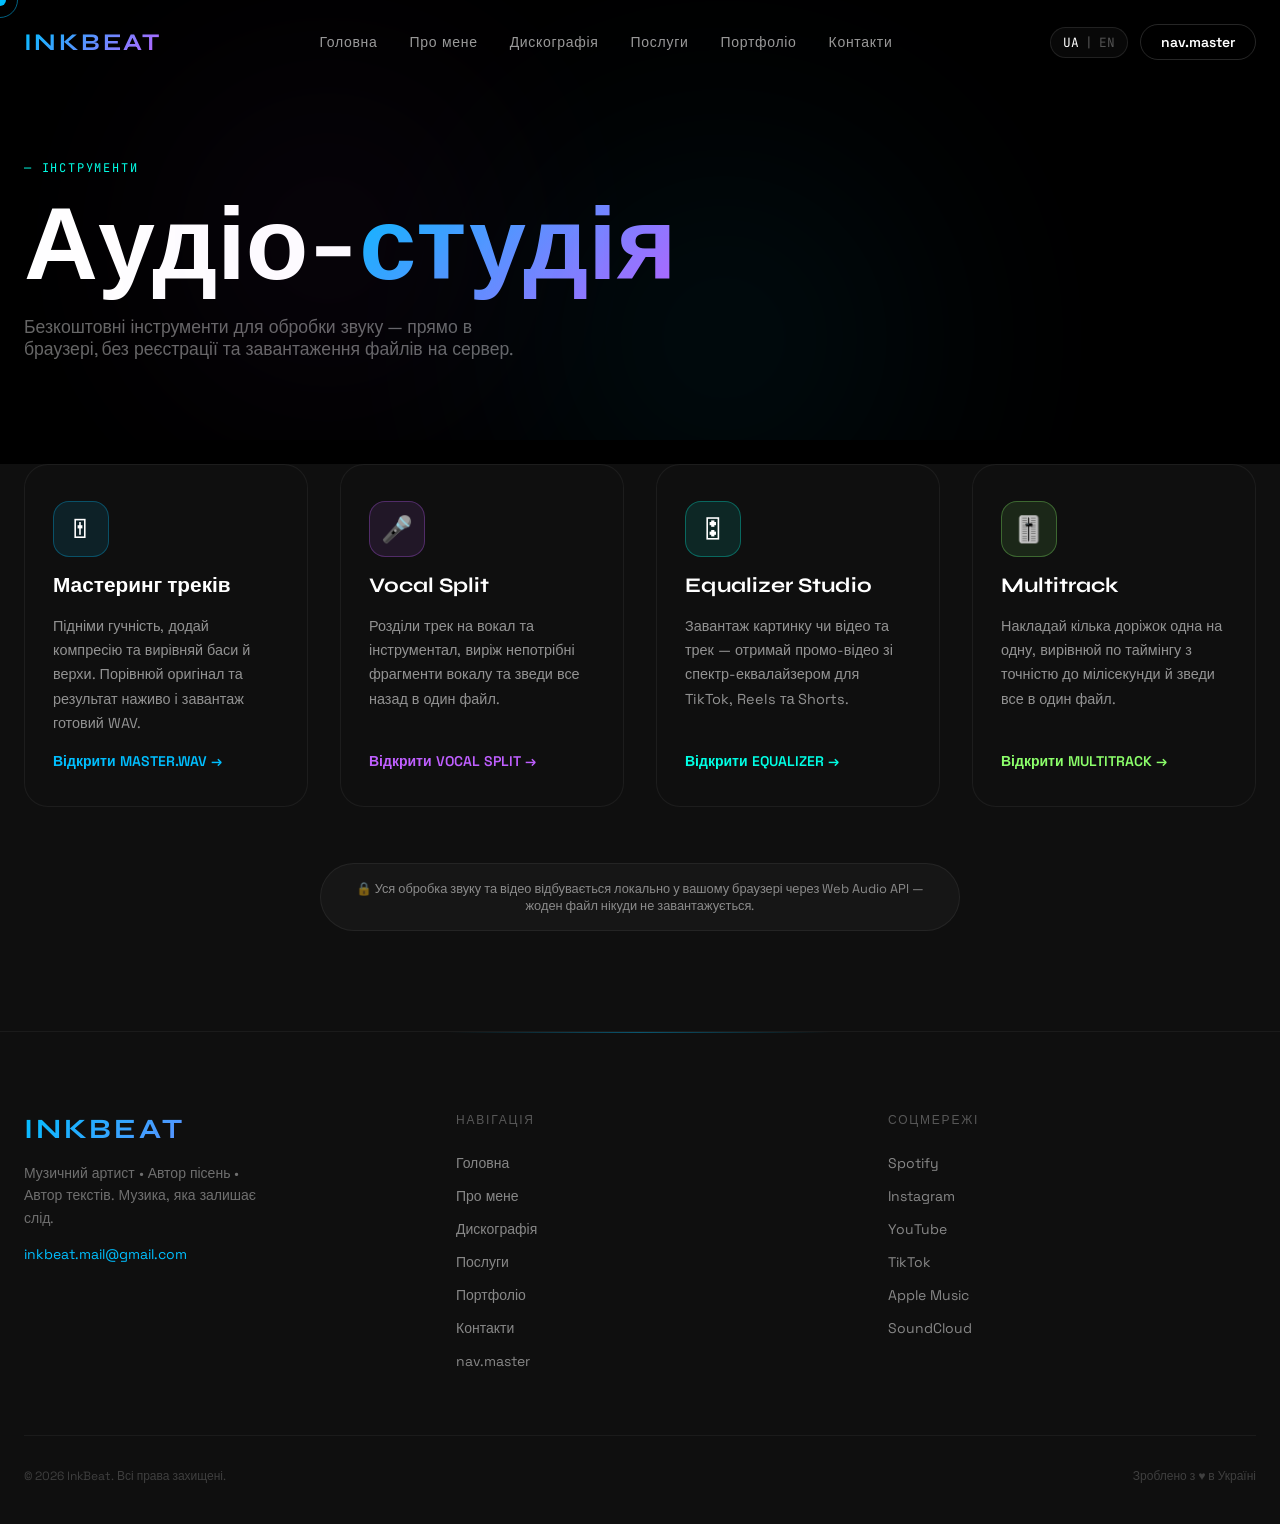
==== pages/master/index.html @ e044e621 "Add files via upload" ====
<!DOCTYPE html>
<html lang="uk">
<head>
  <meta charset="UTF-8"/>
  <meta name="viewport" content="width=device-width, initial-scale=1.0"/>
  <title>Аудіо-студія — Мастеринг, Vocal Split, Equalizer | INKBEAT</title>
  <meta name="description" content="Безкоштовні аудіо-інструменти від InkBeat: мастеринг треків, розділення вокалу та генератор відео-еквалайзера. Все працює прямо у браузері."/>
  <link rel="icon" href="../../public/favicon-optimized.jpg"/>
  <link rel="preconnect" href="https://fonts.googleapis.com"/>
  <link rel="preconnect" href="https://fonts.gstatic.com" crossorigin/>
  <link href="https://fonts.googleapis.com/css2?family=Space+Grotesk:wght@300;400;500;600;700&family=Syne:wght@400;500;600;700;800&family=JetBrains+Mono:wght@300;400;500&display=swap" rel="stylesheet"/>
  <link rel="stylesheet" href="../../css/style.css"/>
  <style>
    .tool-grid { display: grid; grid-template-columns: repeat(auto-fit, minmax(250px, 1fr)); gap: 32px; margin-top: 24px; }
    .tool-card {
      background: var(--s100);
      border: 1px solid rgba(255,255,255,.06);
      border-radius: 24px;
      padding: 36px 28px;
      text-decoration: none;
      color: inherit;
      display: flex;
      flex-direction: column;
      gap: 16px;
      transition: transform .3s, border-color .3s, box-shadow .3s;
    }
    .tool-card:hover { transform: translateY(-6px); border-color: rgba(0,191,255,.3); box-shadow: 0 20px 60px rgba(0,0,0,.5); }
    .tool-icon { width: 56px; height: 56px; border-radius: 16px; display: flex; align-items: center; justify-content: center; font-size: 1.6rem; }
    .tool-title { font-family: 'Syne', sans-serif; font-size: 1.3rem; font-weight: 700; color: #fff; }
    .tool-desc { color: rgba(255,255,255,.55); font-size: .9rem; line-height: 1.7; flex-grow: 1; }
    .tool-cta { display: inline-flex; align-items: center; gap: 8px; font-weight: 600; font-size: .875rem; }
    .privacy-strip {
      display: flex; align-items: center; justify-content: center; gap: 10px;
      margin-top: 56px; padding: 16px 24px; border-radius: 999px;
      background: rgba(255,255,255,.03); border: 1px solid rgba(255,255,255,.06);
      color: rgba(255,255,255,.5); font-size: .8rem; text-align: center; max-width: 640px; margin-left: auto; margin-right: auto;
    }
    @media (max-width: 560px) { .tool-grid { grid-template-columns: 1fr; } }
  </style>
</head>
<body>

<div class="cursor-dot"></div>
<div class="cursor-ring"></div>

<div id="loading-screen">
  <div class="loading-letters">
    <span class="loading-letter gradient-text" style="animation-delay:.3s">I</span>
    <span class="loading-letter gradient-text" style="animation-delay:.35s">N</span>
    <span class="loading-letter gradient-text" style="animation-delay:.4s">K</span>
    <span class="loading-letter gradient-text" style="animation-delay:.45s">B</span>
    <span class="loading-letter gradient-text" style="animation-delay:.5s">E</span>
    <span class="loading-letter gradient-text" style="animation-delay:.55s">A</span>
    <span class="loading-letter gradient-text" style="animation-delay:.6s">T</span>
  </div>
  <div class="loading-bar-wrap"><div class="loading-bar" style="width:0%"></div></div>
  <div class="loading-pct">0%</div>
</div>

<nav id="navbar">
  <div class="nav-inner">
    <a href="../../index.html" class="nav-logo gradient-text">INKBEAT</a>
    <div class="nav-links">
      <a href="../../index.html" data-i18n="nav.home">Головна</a>
      <a href="../about.html" data-i18n="nav.about">Про мене</a>
      <a href="../discography.html" data-i18n="nav.discography">Дискографія</a>
      <a href="../services.html" data-i18n="nav.services">Послуги</a>
      <a href="../portfolio.html" data-i18n="nav.portfolio">Портфоліо</a>
      <a href="../contact.html" data-i18n="nav.contact">Контакти</a>
    </div>
    <div class="nav-right">
      <div class="lang-btn">
        <span class="lang-ua lang-toggle active" data-lang="uk">UA</span>
        <span class="lang-sep">|</span>
        <span class="lang-en lang-toggle" data-lang="en">EN</span>
      </div>
      <a href="index.html" class="nav-order nav-master active"><span class="nav-master-dot"></span><span data-i18n="nav.master">Мастеринг</span></a>
    </div>
    <button class="burger"><svg width="24" height="24" fill="none" stroke="currentColor" stroke-width="2" viewBox="0 0 24 24"><line x1="3" y1="6" x2="21" y2="6"/><line x1="3" y1="12" x2="21" y2="12"/><line x1="3" y1="18" x2="21" y2="18"/></svg></button>
  </div>
</nav>

<div class="mobile-menu">
  <button class="mobile-close"><svg width="28" height="28" fill="none" stroke="currentColor" stroke-width="2" viewBox="0 0 24 24"><line x1="18" y1="6" x2="6" y2="18"/><line x1="6" y1="6" x2="18" y2="18"/></svg></button>
  <a href="../../index.html" data-i18n="nav.home">Головна</a>
  <a href="../about.html" data-i18n="nav.about">Про мене</a>
  <a href="../discography.html" data-i18n="nav.discography">Дискографія</a>
  <a href="../services.html" data-i18n="nav.services">Послуги</a>
  <a href="../portfolio.html" data-i18n="nav.portfolio">Портфоліо</a>
  <a href="../contact.html" data-i18n="nav.contact">Контакти</a>
  <a href="index.html" data-i18n="nav.master">Мастеринг</a>
  <div class="mobile-lang-switch">
    <span class="lang-ua lang-toggle active" data-lang="uk">UA</span>
    <span class="lang-sep">|</span>
    <span class="lang-en lang-toggle" data-lang="en">EN</span>
  </div>
</div>

<section class="page-header">
  <div class="page-header-orb" style="top:20%;right:20%;width:600px;height:500px;background:radial-gradient(circle,#00BFFF,transparent 70%)"></div>
  <div class="page-header-orb" style="bottom:0;left:10%;width:400px;height:400px;background:radial-gradient(circle,#BF5FFF,transparent 70%)"></div>
  <div class="container">
    <div class="reveal">
      <div class="page-label" style="color:var(--cyan)" data-i18n-local="pageLabel">— Інструменти</div>
      <h1 class="page-title" data-i18n-local-html="pageTitleHtml">Аудіо-<span class="gradient-text">студія</span></h1>
      <p class="page-sub" data-i18n-local="pageSub">Безкоштовні інструменти для обробки звуку — прямо в браузері, без реєстрації та завантаження файлів на сервер.</p>
    </div>
  </div>
</section>

<section class="section" style="background:var(--s100);padding-top:0">
  <div class="container">
    <div class="tool-grid">

      <a href="mastering.html" class="tool-card reveal">
        <div class="tool-icon" style="background:rgba(0,191,255,.1);border:1px solid rgba(0,191,255,.3)">🎚</div>
        <div class="tool-title" data-i18n-local="masteringTitle">Мастеринг треків</div>
        <p class="tool-desc" data-i18n-local="masteringDesc">Підніми гучність, додай компресію та вирівняй баси й верхи. Порівнюй оригінал та результат наживо і завантаж готовий WAV.</p>
        <span class="tool-cta" style="color:var(--blue)" data-i18n-local="masteringCta">Відкрити MASTER.WAV →</span>
      </a>

      <a href="vocal-split.html" class="tool-card reveal" style="transition-delay:.1s">
        <div class="tool-icon" style="background:rgba(191,95,255,.1);border:1px solid rgba(191,95,255,.3)">🎤</div>
        <div class="tool-title">Vocal Split</div>
        <p class="tool-desc" data-i18n-local="vocalDesc">Розділи трек на вокал та інструментал, виріж непотрібні фрагменти вокалу та зведи все назад в один файл.</p>
        <span class="tool-cta" style="color:var(--purple)" data-i18n-local="vocalCta">Відкрити VOCAL SPLIT →</span>
      </a>

      <a href="equalizer-studio.html" class="tool-card reveal" style="transition-delay:.2s">
        <div class="tool-icon" style="background:rgba(0,255,229,.1);border:1px solid rgba(0,255,229,.3)">🎛</div>
        <div class="tool-title">Equalizer Studio</div>
        <p class="tool-desc" data-i18n-local="eqDesc">Завантаж картинку чи відео та трек — отримай промо-відео зі спектр-еквалайзером для TikTok, Reels та Shorts.</p>
        <span class="tool-cta" style="color:var(--cyan)" data-i18n-local="eqCta">Відкрити EQUALIZER →</span>
      </a>

      <a href="multitrack.html" class="tool-card reveal" style="transition-delay:.3s">
        <div class="tool-icon" style="background:rgba(140,255,107,.1);border:1px solid rgba(140,255,107,.3)">🎚️</div>
        <div class="tool-title">Multitrack</div>
        <p class="tool-desc" data-i18n-local="mtDesc">Накладай кілька доріжок одна на одну, вирівнюй по таймінгу з точністю до мілісекунди й зведи все в один файл.</p>
        <span class="tool-cta" style="color:#8CFF6B" data-i18n-local="mtCta">Відкрити MULTITRACK →</span>
      </a>

    </div>

    <div class="privacy-strip reveal" data-i18n-local="privacyStrip">
      🔒 Уся обробка звуку та відео відбувається локально у вашому браузері через Web Audio API — жоден файл нікуди не завантажується.
    </div>
  </div>
</section>

<footer>
  <div class="container">
    <div class="footer-grid">
      <div>
        <div class="footer-brand-name gradient-text">INKBEAT</div>
        <p class="footer-desc" data-i18n="footer.desc">Музичний артист • Автор пісень • Автор текстів. Музика, яка залишає слід.</p>
        <a href="mailto:inkbeat.mail@gmail.com" class="footer-email">inkbeat.mail@gmail.com</a>
      </div>
      <div>
        <div class="footer-col-title" data-i18n="footer.nav">Навігація</div>
        <ul class="footer-links">
          <li><a href="../../index.html" data-i18n="nav.home">Головна</a></li>
          <li><a href="../about.html" data-i18n="nav.about">Про мене</a></li>
          <li><a href="../discography.html" data-i18n="nav.discography">Дискографія</a></li>
          <li><a href="../services.html" data-i18n="nav.services">Послуги</a></li>
          <li><a href="../portfolio.html" data-i18n="nav.portfolio">Портфоліо</a></li>
          <li><a href="../contact.html" data-i18n="nav.contact">Контакти</a></li>
          <li><a href="index.html" data-i18n="nav.master">Мастеринг</a></li>
        </ul>
      </div>
      <div>
        <div class="footer-col-title" data-i18n="footer.socials">Соцмережі</div>
        <ul class="footer-links footer-social-links">
          <li><a href="https://open.spotify.com/artist/6hkNwIjIfDcMDp5AObEbO9" target="_blank" rel="noopener">Spotify</a></li>
          <li><a href="https://www.instagram.com/_.inkbeat._/" target="_blank" rel="noopener">Instagram</a></li>
          <li><a href="https://www.youtube.com/@1nkBeat12/shorts" target="_blank" rel="noopener">YouTube</a></li>
          <li><a href="https://www.tiktok.com/@inkbeat_" target="_blank" rel="noopener">TikTok</a></li>
          <li><a href="https://music.apple.com/ua/artist/inkbeat/1850263830?l=uk" target="_blank" rel="noopener">Apple Music</a></li>
          <li><a href="https://soundcloud.com/akabbvwcbvle" target="_blank" rel="noopener">SoundCloud</a></li>
        </ul>
      </div>
    </div>
    <div class="footer-bottom">
      <p class="footer-copy">© <span id="year"></span> InkBeat. <span data-i18n="footer.rights">Всі права захищені.</span></p>
      <p class="footer-copy" data-i18n="footer.made">Зроблено з ♥ в Україні</p>
    </div>
  </div>
</footer>

<script src="../../js/main.js"></script>
<script>document.getElementById('year').textContent = new Date().getFullYear()</script>
<script>
const IL = {
  uk: {
    pageLabel: '— Інструменти',
    pageTitleHtml: 'Аудіо-<span class="gradient-text">студія</span>',
    pageSub: 'Безкоштовні інструменти для обробки звуку — прямо в браузері, без реєстрації та завантаження файлів на сервер.',
    masteringTitle: 'Мастеринг треків',
    masteringDesc: 'Підніми гучність, додай компресію та вирівняй баси й верхи. Порівнюй оригінал та результат наживо і завантаж готовий WAV.',
    masteringCta: 'Відкрити MASTER.WAV →',
    vocalDesc: 'Розділи трек на вокал та інструментал, виріж непотрібні фрагменти вокалу та зведи все назад в один файл.',
    vocalCta: 'Відкрити VOCAL SPLIT →',
    eqDesc: 'Завантаж картинку чи відео та трек — отримай промо-відео зі спектр-еквалайзером для TikTok, Reels та Shorts.',
    eqCta: 'Відкрити EQUALIZER →',
    mtDesc: 'Накладай кілька доріжок одна на одну, вирівнюй по таймінгу з точністю до мілісекунди й зведи все в один файл.',
    mtCta: 'Відкрити MULTITRACK →',
    privacyStrip: '🔒 Уся обробка звуку та відео відбувається локально у вашому браузері через Web Audio API — жоден файл нікуди не завантажується.'
  },
  en: {
    pageLabel: '— Tools',
    pageTitleHtml: 'Audio <span class="gradient-text">Studio</span>',
    pageSub: 'Free sound-processing tools — right in your browser, no sign-up, no files uploaded to a server.',
    masteringTitle: 'Track mastering',
    masteringDesc: 'Boost loudness, add compression, and balance the bass and highs. Compare the original and the result live, then download the finished WAV.',
    masteringCta: 'Open MASTER.WAV →',
    vocalDesc: 'Split a track into vocal and instrumental, cut out unwanted vocal parts, and mix it all back into one file.',
    vocalCta: 'Open VOCAL SPLIT →',
    eqDesc: 'Upload a picture or video and a track — get a promo video with a spectrum equalizer for TikTok, Reels, and Shorts.',
    eqCta: 'Open EQUALIZER →',
    mtDesc: 'Layer multiple tracks on top of each other, align them to the millisecond, and mix it all into one file.',
    mtCta: 'Open MULTITRACK →',
    privacyStrip: '🔒 All audio and video processing happens locally in your browser via the Web Audio API — no file is ever uploaded anywhere.'
  }
};
function applyLocalI18n(){
  const lang = localStorage.getItem('lang') || 'uk';
  document.querySelectorAll('[data-i18n-local]').forEach(el => {
    const k = el.getAttribute('data-i18n-local');
    if(IL[lang][k] !== undefined) el.textContent = IL[lang][k];
  });
  document.querySelectorAll('[data-i18n-local-html]').forEach(el => {
    const k = el.getAttribute('data-i18n-local-html');
    if(IL[lang][k] !== undefined) el.innerHTML = IL[lang][k];
  });
}
window.onLangChange = function(){ applyLocalI18n(); };
applyLocalI18n();
</script>
</body>
</html>
---- css/style.css ----
:root {
  --blue: #00BFFF;
  --purple: #BF5FFF;
  --cyan: #00FFE5;
  --black: #000000;
  --s100: #0F0F0F;
  --s200: #161616;
  --s300: #232323;
}

* { box-sizing: border-box; margin: 0; padding: 0; }

html { -webkit-font-smoothing: antialiased; scroll-behavior: smooth; }

body {
  background: #000;
  color: #fff;
  font-family: 'Space Grotesk', sans-serif;
  overflow-x: hidden;
  cursor: none;
}

::-webkit-scrollbar { width: 4px; }
::-webkit-scrollbar-track { background: #0f0f0f; }
::-webkit-scrollbar-thumb { background: linear-gradient(to bottom, var(--blue), var(--purple)); border-radius: 2px; }
::selection { background: rgba(0,191,255,.3); color: #fff; }

.cursor-dot {
  position: fixed; top: 0; left: 0;
  width: 12px; height: 12px;
  background: var(--blue);
  border-radius: 50%;
  pointer-events: none;
  z-index: 99999;
  transform: translate(-50%,-50%);
  mix-blend-mode: screen;
  transition: width .2s, height .2s, background .2s;
}
.cursor-ring {
  position: fixed; top: 0; left: 0;
  width: 36px; height: 36px;
  border: 1px solid rgba(0,191,255,.5);
  border-radius: 50%;
  pointer-events: none;
  z-index: 99998;
  transform: translate(-50%,-50%);
  transition: width .3s, height .3s, border-color .3s;
}

.glass {
  background: rgba(255,255,255,.03);
  backdrop-filter: blur(20px);
  -webkit-backdrop-filter: blur(20px);
  border: 1px solid rgba(255,255,255,.06);
}

.gradient-text {
  background: linear-gradient(135deg, var(--blue), var(--purple), var(--cyan));
  background-size: 200% 200%;
  -webkit-background-clip: text;
  -webkit-text-fill-color: transparent;
  background-clip: text;
  animation: gradientX 4s ease infinite;
}

@keyframes gradientX {
  0%,100% { background-position: 0% 50%; }
  50% { background-position: 100% 50%; }
}

body::after {
  content: '';
  position: fixed; inset: 0;
  background-image: url("data:image/svg+xml,%3Csvg viewBox='0 0 256 256' xmlns='http://www.w3.org/2000/svg'%3E%3Cfilter id='n'%3E%3CfeTurbulence type='fractalNoise' baseFrequency='.9' numOctaves='4' stitchTiles='stitch'/%3E%3C/filter%3E%3Crect width='100%25' height='100%25' filter='url(%23n)' opacity='.04'/%3E%3C/svg%3E");
  pointer-events: none;
  z-index: 9999;
  opacity: .03;
}

#navbar {
  position: fixed; top: 0; left: 0; right: 0;
  z-index: 1000;
  padding: 24px 0;
  transition: all .5s;
}
#navbar.scrolled {
  padding: 12px 0;
  background: rgba(0,0,0,.8);
  backdrop-filter: blur(20px);
  border-bottom: 1px solid rgba(255,255,255,.05);
}
.nav-inner {
  max-width: 1280px;
  margin: 0 auto;
  padding: 0 24px;
  display: flex;
  align-items: center;
  justify-content: space-between;
}
.nav-logo {
  font-family: 'Syne', sans-serif;
  font-size: 1.5rem;
  font-weight: 700;
  letter-spacing: .1em;
  text-decoration: none;
}
.nav-links { display: flex; align-items: center; gap: 32px; }
.nav-links a {
  color: rgba(255,255,255,.6);
  text-decoration: none;
  font-size: .875rem;
  letter-spacing: .05em;
  transition: color .3s;
  position: relative;
}
.nav-links a::after {
  content: '';
  position: absolute; bottom: -4px; left: 0;
  width: 0; height: 1px;
  background: var(--blue);
  transition: width .3s;
}
.nav-links a:hover { color: #fff; }
.nav-links a:hover::after { width: 100%; }
.nav-links a.active { color: #fff; }
.nav-links a.active::after { width: 100%; }

.nav-right { display: flex; align-items: center; gap: 12px; }
.nav-order {
  padding: 8px 20px;
  border-radius: 999px;
  border: 1px solid rgba(255,255,255,.15);
  color: #fff;
  text-decoration: none;
  font-size: .875rem;
  font-weight: 600;
  transition: all .3s;
}
.nav-order:hover { border-color: var(--blue); color: var(--blue); }

.lang-btn {
  display: flex; align-items: center; gap: 4px;
  padding: 6px 12px;
  border-radius: 999px;
  border: 1px solid rgba(255,255,255,.1);
  background: rgba(255,255,255,.03);
  cursor: pointer;
  font-family: 'JetBrains Mono', monospace;
  font-size: .8rem;
  transition: all .3s;
}
.lang-btn:hover { border-color: rgba(0,191,255,.5); }
.lang-btn span { color: rgba(255,255,255,.3); transition: color .3s; }
.lang-btn span.active { color: #fff; }
.lang-sep { color: rgba(255,255,255,.2); margin: 0 2px; }

.burger { display: none; background: none; border: none; cursor: pointer; color: #fff; }
.mobile-menu {
  display: none;
  position: fixed; inset: 0;
  z-index: 1001;
  background: rgba(0,0,0,.95);
  backdrop-filter: blur(20px);
  flex-direction: column;
  align-items: center;
  justify-content: center;
  gap: 32px;
}
.mobile-menu.open { display: flex; }
.mobile-menu a {
  font-family: 'Syne', sans-serif;
  font-size: 2rem;
  font-weight: 700;
  color: rgba(255,255,255,.8);
  text-decoration: none;
  transition: color .3s;
}
.mobile-menu a:hover { color: #fff; }
.mobile-lang-switch {
  display: flex; align-items: center; gap: 8px;
  font-family: 'JetBrains Mono', monospace;
  font-size: .9rem;
  letter-spacing: .1em;
  margin-top: 8px;
}
.mobile-lang-switch .lang-toggle {
  cursor: pointer;
  padding: 6px 10px;
  color: rgba(255,255,255,.35);
  transition: color .3s;
}
.mobile-lang-switch .lang-toggle.active { color: #fff; }
.mobile-lang-switch .lang-sep { color: rgba(255,255,255,.2); }
.mobile-close {
  position: absolute; top: 24px; right: 24px;
  background: none; border: none;
  color: #fff; cursor: pointer;
}

.section { padding: 100px 0; }
.container { max-width: 1280px; margin: 0 auto; padding: 0 24px; }

#hero {
  min-height: 100vh;
  display: flex;
  align-items: center;
  justify-content: center;
  text-align: center;
  position: relative;
  overflow: hidden;
  background: #000;
}
#hero canvas {
  position: absolute; inset: 0;
  pointer-events: none;
}
.hero-orb1 {
  position: absolute;
  top: 25%; left: 25%;
  width: 600px; height: 600px;
  border-radius: 50%;
  background: radial-gradient(circle, #00BFFF, transparent 70%);
  opacity: .1;
  filter: blur(120px);
  pointer-events: none;
}
.hero-orb2 {
  position: absolute;
  bottom: 25%; right: 25%;
  width: 500px; height: 500px;
  border-radius: 50%;
  background: radial-gradient(circle, #BF5FFF, transparent 70%);
  opacity: .1;
  filter: blur(120px);
  pointer-events: none;
}
.hero-grid {
  position: absolute; inset: 0;
  opacity: .02;
  background-image: linear-gradient(rgba(255,255,255,.1) 1px, transparent 1px),
    linear-gradient(90deg,rgba(255,255,255,.1) 1px, transparent 1px);
  background-size: 80px 80px;
}
.hero-content { position: relative; z-index: 10; }
.hero-badge {
  display: inline-flex; align-items: center; gap: 8px;
  padding: 8px 16px;
  border-radius: 999px;
  background: rgba(255,255,255,.03);
  border: 1px solid rgba(255,255,255,.1);
  backdrop-filter: blur(20px);
  margin-bottom: 32px;
  font-family: 'JetBrains Mono', monospace;
  font-size: .75rem;
  letter-spacing: .15em;
  text-transform: uppercase;
  color: rgba(255,255,255,.6);
}
.badge-dot {
  width: 8px; height: 8px;
  border-radius: 50%;
  background: var(--blue);
  animation: pulse 2s infinite;
}
@keyframes pulse {
  0%,100% { opacity: 1; }
  50% { opacity: .5; }
}
.hero-title {
  font-family: 'Syne', sans-serif;
  font-size: clamp(4rem, 14vw, 12rem);
  font-weight: 700;
  line-height: 1;
  letter-spacing: -.05em;
  margin-bottom: 24px;
}
.hero-sub {
  color: rgba(255,255,255,.4);
  font-size: clamp(.9rem, 2vw, 1.25rem);
  letter-spacing: .3em;
  text-transform: uppercase;
  margin-bottom: 48px;
}
.hero-btns {
  display: flex; flex-wrap: wrap;
  align-items: center; justify-content: center;
  gap: 16px;
}
.btn-primary {
  display: inline-flex; align-items: center; gap: 8px;
  padding: 16px 40px;
  border-radius: 999px;
  background: linear-gradient(135deg, var(--blue), var(--purple));
  color: #000;
  font-weight: 700;
  font-size: 1rem;
  text-decoration: none;
  transition: box-shadow .3s;
  border: none; cursor: pointer;
}
.btn-primary:hover { box-shadow: 0 0 30px rgba(0,191,255,.5); }
.btn-outline {
  display: inline-flex; align-items: center; gap: 8px;
  padding: 16px 40px;
  border-radius: 999px;
  border: 1px solid rgba(255,255,255,.2);
  color: #fff;
  font-weight: 600;
  font-size: 1rem;
  text-decoration: none;
  transition: all .3s;
  background: none; cursor: pointer;
}
.btn-outline:hover { border-color: var(--blue); color: var(--blue); box-shadow: 0 0 20px rgba(0,191,255,.2); }
.btn-ghost {
  display: inline-flex; align-items: center; gap: 8px;
  padding: 16px 32px;
  color: rgba(255,255,255,.7);
  font-weight: 600;
  font-size: 1rem;
  text-decoration: none;
  transition: color .3s;
  background: none; border: none; cursor: pointer;
}
.btn-ghost:hover { color: #fff; }

.scroll-hint {
  position: absolute; bottom: 40px; left: 50%;
  transform: translateX(-50%);
  display: flex; flex-direction: column; align-items: center; gap: 8px;
  color: rgba(255,255,255,.3);
  font-family: 'JetBrains Mono', monospace;
  font-size: .75rem;
  letter-spacing: .15em;
  text-transform: uppercase;
}
.scroll-arrow { animation: bounce 1.5s infinite; }
@keyframes bounce { 0%,100%{transform:translateY(0)} 50%{transform:translateY(8px)} }

#stats { padding: 96px 0; }
.stats-grid { display: grid; grid-template-columns: repeat(4, 1fr); gap: 32px; }
.stat-item { text-align: center; }
.stat-num {
  font-family: 'Syne', sans-serif;
  font-size: clamp(2.5rem, 5vw, 4rem);
  font-weight: 700;
  margin-bottom: 8px;
}
.stat-label {
  color: rgba(255,255,255,.4);
  font-size: .75rem;
  letter-spacing: .15em;
  text-transform: uppercase;
}

.section-label {
  font-family: 'JetBrains Mono', monospace;
  font-size: .75rem;
  letter-spacing: .15em;
  text-transform: uppercase;
  margin-bottom: 12px;
}
.section-title {
  font-family: 'Syne', sans-serif;
  font-size: clamp(2rem, 5vw, 4rem);
  font-weight: 700;
  color: #fff;
}

.releases-header { display: flex; align-items: flex-end; justify-content: space-between; margin-bottom: 64px; }
.releases-link { color: rgba(255,255,255,.4); text-decoration: none; font-size: .875rem; transition: color .3s; }
.releases-link:hover { color: #fff; }
.releases-grid { display: grid; grid-template-columns: repeat(3, 1fr); gap: 24px; }
.release-card {
  border-radius: 16px;
  overflow: hidden;
  border: 1px solid rgba(255,255,255,.05);
  background: rgba(255,255,255,.03);
  transition: all .5s;
}
.release-card:hover { border-color: rgba(0,191,255,.3); transform: translateY(-6px); box-shadow: 0 0 40px rgba(0,191,255,.08); }
.release-img { position: relative; aspect-ratio: 1; overflow: hidden; }
.release-img img { width: 100%; height: 100%; object-fit: cover; transition: transform .7s; }
.release-card:hover .release-img img { transform: scale(1.05); }
.release-type-badge {
  position: absolute; top: 12px; left: 12px;
  padding: 4px 8px;
  border-radius: 999px;
  background: rgba(0,0,0,.5);
  backdrop-filter: blur(10px);
  border: 1px solid rgba(255,255,255,.1);
  font-family: 'JetBrains Mono', monospace;
  font-size: .7rem;
  color: rgba(255,255,255,.7);
}
.release-placeholder {
  width: 100%; aspect-ratio: 1;
  background: var(--s300);
  display: flex; align-items: center; justify-content: center;
  color: rgba(255,255,255,.2);
  font-size: 3rem;
}
.release-info { padding: 20px; }
.release-name {
  font-family: 'Syne', sans-serif;
  font-weight: 700;
  color: #fff;
  margin-bottom: 4px;
  white-space: nowrap; overflow: hidden; text-overflow: ellipsis;
}
.release-date { font-size: .75rem; color: rgba(255,255,255,.4); margin-bottom: 16px; }
.release-embed { border-radius: 12px; overflow: hidden; margin-bottom: 12px; }
.release-embed iframe { display: block; }

.release-actions { display: flex; flex-direction: column; gap: 10px; }

.release-play-btn {
  display: inline-flex; align-items: center; justify-content: center; gap: 8px;
  padding: 10px 18px;
  border-radius: 999px;
  background: linear-gradient(135deg, var(--blue), var(--purple));
  color: #000;
  font-weight: 700;
  font-size: .8rem;
  border: none; cursor: pointer;
  transition: box-shadow .3s, transform .2s;
  width: 100%;
}
.release-play-btn:hover { box-shadow: 0 0 24px rgba(0,191,255,.4); }
.release-play-btn:active { transform: scale(.97); }
.release-play-btn .play-icon { display: flex; }
.release-play-btn .spinner {
  width: 14px; height: 14px;
  border: 2px solid rgba(0,0,0,.25);
  border-top-color: #000;
  border-radius: 50%;
  animation: spin .7s linear infinite;
  display: none;
}
.release-play-btn.is-loading .play-icon { display: none; }
.release-play-btn.is-loading .spinner { display: inline-block; }
@keyframes spin { to { transform: rotate(360deg); } }

.release-listen-link {
  display: inline-flex; align-items: center; justify-content: center; gap: 8px;
  padding: 10px 18px;
  border-radius: 999px;
  border: 1px solid rgba(255,255,255,.15);
  color: rgba(255,255,255,.8);
  font-size: .8rem;
  font-weight: 600;
  text-decoration: none;
  transition: all .3s;
  width: 100%;
  box-sizing: border-box;
}
.release-listen-link:hover { border-color: var(--blue); color: var(--blue); box-shadow: 0 0 16px rgba(0,191,255,.15); }
.release-listen-link svg { flex-shrink: 0; }

.services-grid-small { display: grid; grid-template-columns: repeat(5, 1fr); gap: 16px; margin-bottom: 48px; }
.service-small-card {
  background: rgba(255,255,255,.03);
  backdrop-filter: blur(20px);
  border: 1px solid rgba(255,255,255,.06);
  border-radius: 16px;
  padding: 24px 16px;
  text-align: center;
  transition: transform .5s;
}
.service-small-card:hover { transform: translateY(-8px); }
.service-icon {
  width: 48px; height: 48px;
  border-radius: 12px;
  display: flex; align-items: center; justify-content: center;
  margin: 0 auto 16px;
  font-size: 1.4rem;
}
.service-small-title {
  font-family: 'Syne', sans-serif;
  font-weight: 600;
  font-size: .875rem;
  color: #fff;
  margin-bottom: 8px;
}
.service-small-desc { font-size: .75rem; color: rgba(255,255,255,.4); line-height: 1.5; }

.testimonial-card {
  background: rgba(255,255,255,.03);
  backdrop-filter: blur(20px);
  border: 1px solid rgba(255,255,255,.06);
  border-radius: 24px;
  padding: 56px;
  text-align: center;
  min-height: 280px;
  display: flex; flex-direction: column; align-items: center; justify-content: center;
}
.stars { display: flex; justify-content: center; gap: 4px; margin-bottom: 24px; color: #FACC15; font-size: 1.1rem; }
.testimonial-text {
  font-size: clamp(1rem, 2.5vw, 1.25rem);
  color: rgba(255,255,255,.8);
  line-height: 1.7;
  font-style: italic;
  margin-bottom: 32px;
}
.testimonial-name { font-family: 'Syne', sans-serif; font-weight: 600; color: #fff; }
.testimonial-role { font-size: .875rem; color: rgba(255,255,255,.4); }
.slider-controls { display: flex; align-items: center; justify-content: center; gap: 16px; margin-top: 32px; }
.slider-btn {
  width: 40px; height: 40px;
  border-radius: 50%;
  background: rgba(255,255,255,.03);
  border: 1px solid rgba(255,255,255,.1);
  color: rgba(255,255,255,.6);
  cursor: pointer;
  display: flex; align-items: center; justify-content: center;
  transition: all .3s;
  font-size: 1rem;
}
.slider-btn:hover { color: #fff; border-color: var(--blue); }
.slider-dots { display: flex; gap: 8px; }
.dot {
  height: 4px; border-radius: 999px;
  background: rgba(255,255,255,.2);
  border: none; cursor: pointer;
  transition: all .3s;
  width: 8px;
}
.dot.active { width: 32px; background: var(--blue); }

.faq-card {
  background: rgba(255,255,255,.03);
  backdrop-filter: blur(20px);
  border: 1px solid rgba(255,255,255,.06);
  border-radius: 24px;
  padding: 24px 40px;
}
.faq-item { border-bottom: 1px solid rgba(255,255,255,.05); }
.faq-item:last-child { border-bottom: none; }
.faq-btn {
  width: 100%; display: flex; align-items: center; justify-content: space-between;
  padding: 24px 0;
  background: none; border: none; cursor: pointer; text-align: left; gap: 16px;
}
.faq-question { font-size: clamp(.9rem, 2vw, 1.1rem); font-weight: 500; color: rgba(255,255,255,.8); transition: color .3s; }
.faq-btn:hover .faq-question { color: #fff; }
.faq-icon {
  width: 32px; height: 32px; flex-shrink: 0;
  border-radius: 50%;
  background: rgba(255,255,255,.03);
  border: 1px solid rgba(255,255,255,.1);
  display: flex; align-items: center; justify-content: center;
  color: rgba(255,255,255,.6);
  font-size: .9rem;
  transition: all .3s;
}
.faq-btn:hover .faq-icon { border-color: var(--blue); color: var(--blue); }
.faq-answer { overflow: hidden; max-height: 0; transition: max-height .35s ease, opacity .3s; opacity: 0; }
.faq-answer.open { max-height: 300px; opacity: 1; }
.faq-answer p { padding-bottom: 24px; color: rgba(255,255,255,.5); line-height: 1.7; font-size: .95rem; }

.cta-section { padding: 128px 0; text-align: center; position: relative; overflow: hidden; }
.cta-orb {
  position: absolute; top: 50%; left: 50%;
  transform: translate(-50%,-50%);
  width: 800px; height: 400px;
  border-radius: 50%;
  background: radial-gradient(ellipse, #00BFFF 0%, #BF5FFF 50%, transparent 70%);
  opacity: .1;
  filter: blur(100px);
  pointer-events: none;
}
.cta-label { font-family: 'JetBrains Mono', monospace; font-size: .75rem; letter-spacing: .15em; text-transform: uppercase; margin-bottom: 16px; }
.cta-title {
  font-family: 'Syne', sans-serif;
  font-size: clamp(2.5rem, 7vw, 6rem);
  font-weight: 700;
  line-height: 1.1;
  color: #fff;
  margin-bottom: 24px;
}
.cta-sub { color: rgba(255,255,255,.4); font-size: 1.1rem; max-width: 500px; margin: 0 auto 40px; }
.cta-btns { display: flex; flex-wrap: wrap; align-items: center; justify-content: center; gap: 16px; }

footer {
  border-top: 1px solid rgba(255,255,255,.05);
  background: var(--s100);
  padding: 80px 0 40px;
  position: relative;
}
footer::before {
  content: '';
  position: absolute; top: 0; left: 50%; transform: translateX(-50%);
  width: 384px; height: 1px;
  background: linear-gradient(to right, transparent, var(--blue), transparent);
  opacity: .4;
}
.footer-grid { display: grid; grid-template-columns: repeat(3, 1fr); gap: 64px; margin-bottom: 64px; }
.footer-brand-name { font-family: 'Syne', sans-serif; font-size: 1.75rem; font-weight: 700; letter-spacing: .1em; }
.footer-desc { margin-top: 16px; color: rgba(255,255,255,.4); font-size: .875rem; line-height: 1.6; max-width: 240px; }
.footer-email { display: inline-block; margin-top: 16px; font-size: .875rem; color: var(--blue); text-decoration: none; transition: color .3s; }
.footer-email:hover { color: var(--cyan); }
.footer-col-title { font-size: .75rem; letter-spacing: .15em; text-transform: uppercase; color: rgba(255,255,255,.3); margin-bottom: 24px; }
.footer-links { list-style: none; display: flex; flex-direction: column; gap: 12px; }
.footer-links a { color: rgba(255,255,255,.5); text-decoration: none; font-size: .875rem; transition: color .3s; }
.footer-links a:hover { color: #fff; }
.footer-social-links a:hover { color: var(--blue) !important; }
.footer-bottom { display: flex; align-items: center; justify-content: space-between; padding-top: 32px; border-top: 1px solid rgba(255,255,255,.05); }
.footer-copy { color: rgba(255,255,255,.2); font-size: .75rem; }

.page-header {
  padding-top: 160px;
  padding-bottom: 80px;
  position: relative;
  overflow: hidden;
  background: #000;
}
.page-header-orb {
  position: absolute;
  border-radius: 50%;
  filter: blur(120px);
  pointer-events: none;
  opacity: .1;
}
.page-label { font-family: 'JetBrains Mono', monospace; font-size: .75rem; letter-spacing: .15em; text-transform: uppercase; margin-bottom: 16px; }
.page-title {
  font-family: 'Syne', sans-serif;
  font-size: clamp(3rem, 8vw, 7rem);
  font-weight: 700;
  line-height: 1.05;
  color: #fff;
}
.page-sub { color: rgba(255,255,255,.4); font-size: 1.1rem; margin-top: 16px; max-width: 500px; }

.about-grid { display: grid; grid-template-columns: 1fr 1fr; gap: 80px; align-items: center; }
.about-photo {
  aspect-ratio: 3/4;
  border-radius: 24px;
  background: var(--s300);
  position: relative;
  overflow: hidden;
}
.about-photo-inner {
  position: absolute; inset: 0;
  background: linear-gradient(135deg,rgba(0,191,255,.08),rgba(191,95,255,.08));
  display: flex; align-items: center; justify-content: center;
  flex-direction: column; gap: 12px;
}
.about-initials { font-family: 'Syne',sans-serif; font-size: 6rem; font-weight: 700; }
.about-name-sub { color: rgba(255,255,255,.3); letter-spacing: .2em; font-size: .875rem; }
.about-border {
  position: absolute; inset: 0;
  border: 1px solid rgba(0,191,255,.2);
  border-radius: 24px;
  transform: translate(16px,16px);
  z-index: -1;
}
.about-greeting { font-family: 'Syne',sans-serif; font-size: clamp(1.5rem,3vw,2rem); font-weight: 700; color: #fff; margin-bottom: 24px; }
.about-bio { color: rgba(255,255,255,.6); line-height: 1.8; margin-bottom: 12px; font-size: .95rem; }
.about-skills { display: grid; grid-template-columns: 1fr 1fr; gap: 12px; margin-top: 24px; }
.skill-card {
  display: flex; align-items: center; gap: 12px;
  padding: 12px;
  border-radius: 12px;
  background: rgba(255,255,255,.03);
  border: 1px solid rgba(255,255,255,.05);
}
.skill-icon { width: 32px; height: 32px; border-radius: 8px; display: flex; align-items: center; justify-content: center; font-size: 1rem; flex-shrink: 0; }
.skill-label { font-size: .875rem; color: rgba(255,255,255,.7); }

.timeline { position: relative; }
.timeline::before {
  content: '';
  position: absolute; left: 24px;
  top: 0; bottom: 0; width: 1px;
  background: linear-gradient(to bottom, var(--blue), var(--purple), transparent);
  opacity: .3;
}
@media (min-width: 768px) { .timeline::before { left: 50%; } }
.timeline-item { position: relative; margin-bottom: 48px; display: flex; gap: 32px; }
.timeline-item:nth-child(even) { flex-direction: row-reverse; }
.timeline-dot {
  position: absolute; left: 24px; top: 0;
  width: 12px; height: 12px;
  border-radius: 50%;
  background: var(--blue);
  border: 2px solid #000;
  box-shadow: 0 0 10px var(--blue);
  transform: translateX(-50%);
}
@media (min-width: 768px) { .timeline-dot { left: 50%; } }
.timeline-content {
  margin-left: 64px;
  background: rgba(255,255,255,.03);
  border: 1px solid rgba(255,255,255,.06);
  border-radius: 16px;
  padding: 24px;
}
@media (min-width: 768px) {
  .timeline-content { margin-left: 0; width: calc(50% - 40px); }
  .timeline-item:nth-child(even) .timeline-content { margin-left: auto; }
}
.timeline-year { font-family: 'JetBrains Mono',monospace; font-size: .75rem; color: var(--blue); margin-bottom: 8px; }
.timeline-title { font-family: 'Syne',sans-serif; font-weight: 700; color: #fff; margin-bottom: 8px; }
.timeline-desc { font-size: .875rem; color: rgba(255,255,255,.5); line-height: 1.6; }

.disco-controls {
  position: sticky; top: 80px; z-index: 30;
  background: var(--s100);
  border-bottom: 1px solid rgba(255,255,255,.05);
  padding: 24px 0;
}
.disco-controls-inner { display: flex; flex-wrap: wrap; gap: 16px; align-items: center; justify-content: space-between; }
.filter-btns { display: flex; gap: 8px; flex-wrap: wrap; }
.filter-btn {
  padding: 8px 16px;
  border-radius: 999px;
  border: 1px solid rgba(255,255,255,.1);
  background: rgba(255,255,255,.03);
  color: rgba(255,255,255,.6);
  font-size: .875rem;
  font-weight: 500;
  cursor: pointer;
  transition: all .3s;
}
.filter-btn:hover { color: #fff; border-color: rgba(255,255,255,.3); }
.filter-btn.active { background: linear-gradient(135deg,var(--blue),var(--purple)); color: #000; border-color: transparent; }
.search-wrap { position: relative; }
.search-wrap svg { position: absolute; left: 16px; top: 50%; transform: translateY(-50%); color: rgba(255,255,255,.3); }
.search-input {
  padding: 8px 16px 8px 40px;
  border-radius: 999px;
  background: rgba(255,255,255,.05);
  border: 1px solid rgba(255,255,255,.1);
  color: #fff;
  font-size: .875rem;
  width: 208px;
  transition: border-color .3s;
  outline: none;
}
.search-input::placeholder { color: rgba(255,255,255,.3); }
.search-input:focus { border-color: rgba(0,191,255,.5); }
.disco-grid { display: grid; grid-template-columns: repeat(4, 1fr); gap: 24px; }
.disco-empty { text-align: center; padding: 80px 0; color: rgba(255,255,255,.3); font-size: 1.2rem; }

.service-big-card {
  background: rgba(255,255,255,.03);
  backdrop-filter: blur(20px);
  border: 1px solid rgba(255,255,255,.06);
  border-radius: 24px;
  padding: 48px;
  margin-bottom: 32px;
  transition: box-shadow .5s;
}
.service-big-card:hover { box-shadow: 0 0 60px rgba(0,0,0,.5); }
.service-big-head { display: flex; align-items: center; gap: 16px; margin-bottom: 24px; }
.service-big-icon { width: 56px; height: 56px; border-radius: 16px; display: flex; align-items: center; justify-content: center; font-size: 1.6rem; flex-shrink: 0; }
.service-big-title { font-family: 'Syne',sans-serif; font-size: clamp(1.2rem,2vw,1.5rem); font-weight: 700; color: #fff; }
.service-big-price { font-family: 'JetBrains Mono',monospace; font-size: .875rem; }
.service-big-grid { display: grid; grid-template-columns: 1fr 1fr; gap: 40px; align-items: start; }
.service-big-desc { color: rgba(255,255,255,.6); line-height: 1.8; margin-bottom: 32px; }
.service-big-order { display: inline-flex; align-items: center; gap: 8px; padding: 12px 24px; border-radius: 999px; font-weight: 600; font-size: .875rem; text-decoration: none; transition: all .3s; border-width: 1px; border-style: solid; }
.benefits-list { display: flex; flex-direction: column; gap: 12px; }
.benefit-item { display: flex; align-items: center; gap: 12px; }
.benefit-check { font-size: 1.1rem; flex-shrink: 0; }
.benefit-text { font-size: .875rem; color: rgba(255,255,255,.7); }

.masonry { columns: 3; column-gap: 24px; }
.masonry-item { break-inside: avoid; margin-bottom: 24px; }
.portfolio-card {
  background: rgba(255,255,255,.03);
  backdrop-filter: blur(20px);
  border: 1px solid rgba(255,255,255,.06);
  border-radius: 16px;
  padding: 24px;
  transition: transform .5s;
}
.portfolio-card:hover { transform: translateY(-4px); }
.portfolio-badge { display: inline-block; padding: 4px 12px; border-radius: 999px; font-family: 'JetBrains Mono',monospace; font-size: .7rem; border-width: 1px; border-style: solid; margin-bottom: 16px; }
.portfolio-title { font-family: 'Syne',sans-serif; font-size: 1.1rem; font-weight: 700; color: #fff; margin-bottom: 12px; }
.portfolio-excerpt { color: rgba(255,255,255,.5); font-size: .875rem; line-height: 1.7; font-style: italic; margin-bottom: 16px; white-space: pre-line; }
.portfolio-tags { display: flex; flex-wrap: wrap; gap: 8px; }
.portfolio-tag { padding: 2px 8px; border-radius: 999px; background: rgba(255,255,255,.05); color: rgba(255,255,255,.3); font-size: .75rem; }

.contact-grid { display: grid; grid-template-columns: 1fr 1fr; gap: 80px; }
.contact-email-link {
  display: flex; align-items: center; gap: 12px;
  font-size: 1.25rem; color: #fff; text-decoration: none; transition: color .3s;
}
.contact-email-link:hover { color: var(--blue); }
.status-card {
  background: rgba(255,255,255,.03);
  border: 1px solid rgba(255,255,255,.06);
  border-radius: 16px;
  padding: 24px;
  margin: 32px 0;
}
.status-dot-wrap { display: flex; align-items: center; gap: 8px; margin-bottom: 8px; }
.status-dot { width: 8px; height: 8px; border-radius: 50%; background: #4ade80; animation: pulse 2s infinite; }
.status-active { color: #4ade80; font-size: .875rem; }
.status-text { color: rgba(255,255,255,.6); font-size: .875rem; }
.socials-grid { display: grid; grid-template-columns: 1fr 1fr; gap: 12px; }
.social-card {
  display: flex; align-items: center; gap: 12px;
  padding: 12px;
  border-radius: 12px;
  background: rgba(255,255,255,.03);
  border: 1px solid rgba(255,255,255,.05);
  text-decoration: none;
  transition: border-color .3s;
}
.social-card:hover { border-color: rgba(255,255,255,.2); }
.social-dot { width: 10px; height: 10px; border-radius: 50%; flex-shrink: 0; }
.social-name { font-size: .875rem; color: rgba(255,255,255,.6); transition: color .3s; }
.social-card:hover .social-name { color: #fff; }

.contact-form {
  background: rgba(255,255,255,.03);
  backdrop-filter: blur(20px);
  border: 1px solid rgba(255,255,255,.06);
  border-radius: 24px;
  padding: 32px;
}
.form-group { margin-bottom: 20px; }
.form-label { display: block; font-size: .875rem; color: rgba(255,255,255,.6); margin-bottom: 8px; }
.form-input, .form-textarea {
  width: 100%;
  padding: 12px 16px;
  border-radius: 12px;
  background: rgba(255,255,255,.05);
  border: 1px solid rgba(255,255,255,.1);
  color: #fff;
  font-size: .875rem;
  font-family: inherit;
  transition: border-color .3s;
  outline: none;
}
.form-input::placeholder, .form-textarea::placeholder { color: rgba(255,255,255,.3); }
.form-input:focus, .form-textarea:focus { border-color: rgba(0,191,255,.5); }
.form-input.error, .form-textarea.error { border-color: rgba(239,68,68,.5); }
.form-textarea { resize: none; }
.form-error { color: #f87171; font-size: .75rem; margin-top: 4px; }
.form-submit {
  width: 100%;
  padding: 16px;
  border-radius: 12px;
  background: linear-gradient(135deg,var(--blue),var(--purple));
  border: none;
  color: #000;
  font-weight: 700;
  font-size: 1rem;
  cursor: pointer;
  display: flex; align-items: center; justify-content: center; gap: 8px;
  transition: opacity .3s;
  font-family: inherit;
}
.form-submit:disabled { opacity: .5; cursor: not-allowed; }
.form-status {
  display: flex; align-items: center; gap: 12px;
  padding: 16px;
  border-radius: 12px;
  margin-bottom: 20px;
  font-size: .875rem;
}
.form-status.success { background: rgba(74,222,128,.1); border: 1px solid rgba(74,222,128,.3); color: #4ade80; }
.form-status.error { background: rgba(248,113,113,.1); border: 1px solid rgba(248,113,113,.3); color: #f87171; }

#loading-screen {
  position: fixed; inset: 0;
  background: #000;
  z-index: 999999;
  display: flex; flex-direction: column;
  align-items: center; justify-content: center;
  gap: 32px;
  transition: opacity .6s, transform .6s;
}
#loading-screen.hidden { opacity: 0; transform: scale(1.05); pointer-events: none; }
.loading-letters { display: flex; gap: 4px; }
.loading-letter {
  font-family: 'Syne',sans-serif;
  font-size: 3.5rem;
  font-weight: 700;
  opacity: 0;
  transform: translateY(60px);
  animation: letterUp .7s cubic-bezier(0.76,0,0.24,1) both;
}
@keyframes letterUp { to { opacity:1; transform:translateY(0); } }
.loading-bar-wrap { width: 256px; height: 1px; background: rgba(255,255,255,.1); border-radius: 999px; overflow: hidden; }
.loading-bar { height: 100%; background: linear-gradient(90deg,var(--blue),var(--purple)); border-radius: 999px; transition: width .1s linear; }
.loading-pct { font-family: 'JetBrains Mono',monospace; font-size: .75rem; letter-spacing: .15em; text-transform: uppercase; color: rgba(255,255,255,.3); }

.reveal { opacity: 0; transform: translateY(40px); transition: opacity .8s ease, transform .8s ease; }
.reveal.visible { opacity: 1; transform: none; }
.reveal-left { opacity: 0; transform: translateX(60px); transition: opacity .8s ease, transform .8s ease; }
.reveal-left.visible { opacity: 1; transform: none; }
.reveal-right { opacity: 0; transform: translateX(-60px); transition: opacity .8s ease, transform .8s ease; }
.reveal-right.visible { opacity: 1; transform: none; }

.skeleton {
  position: relative;
  background: var(--s300);
  border-radius: 8px;
  overflow: hidden;
}
.skeleton::after {
  content: '';
  position: absolute; inset: 0;
  background: linear-gradient(100deg,
    transparent 30%,
    rgba(0,191,255,.12) 45%,
    rgba(191,95,255,.16) 50%,
    rgba(0,255,229,.12) 55%,
    transparent 70%);
  background-size: 200% 100%;
  animation: shimmer 1.6s ease-in-out infinite;
}
@keyframes shimmer {
  0% { background-position: 150% 0; }
  100% { background-position: -50% 0; }
}

.skeleton-eq {
  position: absolute; inset: 0;
  display: flex; align-items: center; justify-content: center; gap: 5px;
  z-index: 1;
}
.skeleton-eq span {
  width: 4px; height: 16px;
  border-radius: 2px;
  background: linear-gradient(180deg, var(--blue), var(--purple));
  animation: eqBounce 1s ease-in-out infinite;
  opacity: .8;
}
.skeleton-eq span:nth-child(1) { animation-delay: -.9s; }
.skeleton-eq span:nth-child(2) { animation-delay: -.6s; }
.skeleton-eq span:nth-child(3) { animation-delay: -.3s; }
.skeleton-eq span:nth-child(4) { animation-delay: -.75s; }
.skeleton-eq span:nth-child(5) { animation-delay: -.15s; }
@keyframes eqBounce {
  0%, 100% { height: 8px; }
  50% { height: 26px; }
}

.releases-loading-label {
  text-align: center;
  font-family: 'JetBrains Mono', monospace;
  font-size: .75rem;
  letter-spacing: .05em;
  color: rgba(255,255,255,.35);
}

.releases-loading {
  grid-column: 1 / -1;
  display: flex;
  flex-direction: column;
  align-items: center;
  justify-content: center;
  gap: 20px;
  padding: 72px 20px;
}
.skeleton-eq-standalone {
  position: static;
  inset: auto;
}

@media (max-width: 1024px) {
  .releases-grid { grid-template-columns: repeat(2,1fr); }
  .stats-grid { grid-template-columns: repeat(2,1fr); }
  .services-grid-small { grid-template-columns: repeat(3,1fr); }
  .disco-grid { grid-template-columns: repeat(3,1fr); }
  .masonry { columns: 2; }
  .service-big-grid { grid-template-columns: 1fr; }
  .about-grid { grid-template-columns: 1fr; }
  .footer-grid { grid-template-columns: 1fr 1fr; }
  .contact-grid { grid-template-columns: 1fr; }
}
@media (max-width: 768px) {
  .section { padding: 60px 0; }
  .releases-grid { grid-template-columns: 1fr; }
  .stats-grid { grid-template-columns: repeat(2,1fr); }
  .services-grid-small { grid-template-columns: repeat(2,1fr); }
  .disco-grid { grid-template-columns: repeat(2,1fr); }
  .masonry { columns: 1; }
  .footer-grid { grid-template-columns: 1fr; gap: 32px; }
  .releases-header { flex-direction: column; align-items: flex-start; gap: 8px; }
  .nav-links, .nav-right { display: none; }
  .burger { display: block; }
  body { cursor: auto; }
  .cursor-dot, .cursor-ring { display: none; }
  .testimonial-card { padding: 32px 24px; }
}
@media (max-width: 480px) {
  .disco-grid { grid-template-columns: 1fr; }
  .hero-title { font-size: 3.5rem; }
  .services-grid-small { grid-template-columns: 1fr 1fr; }
  .service-big-card { padding: 24px; }
}
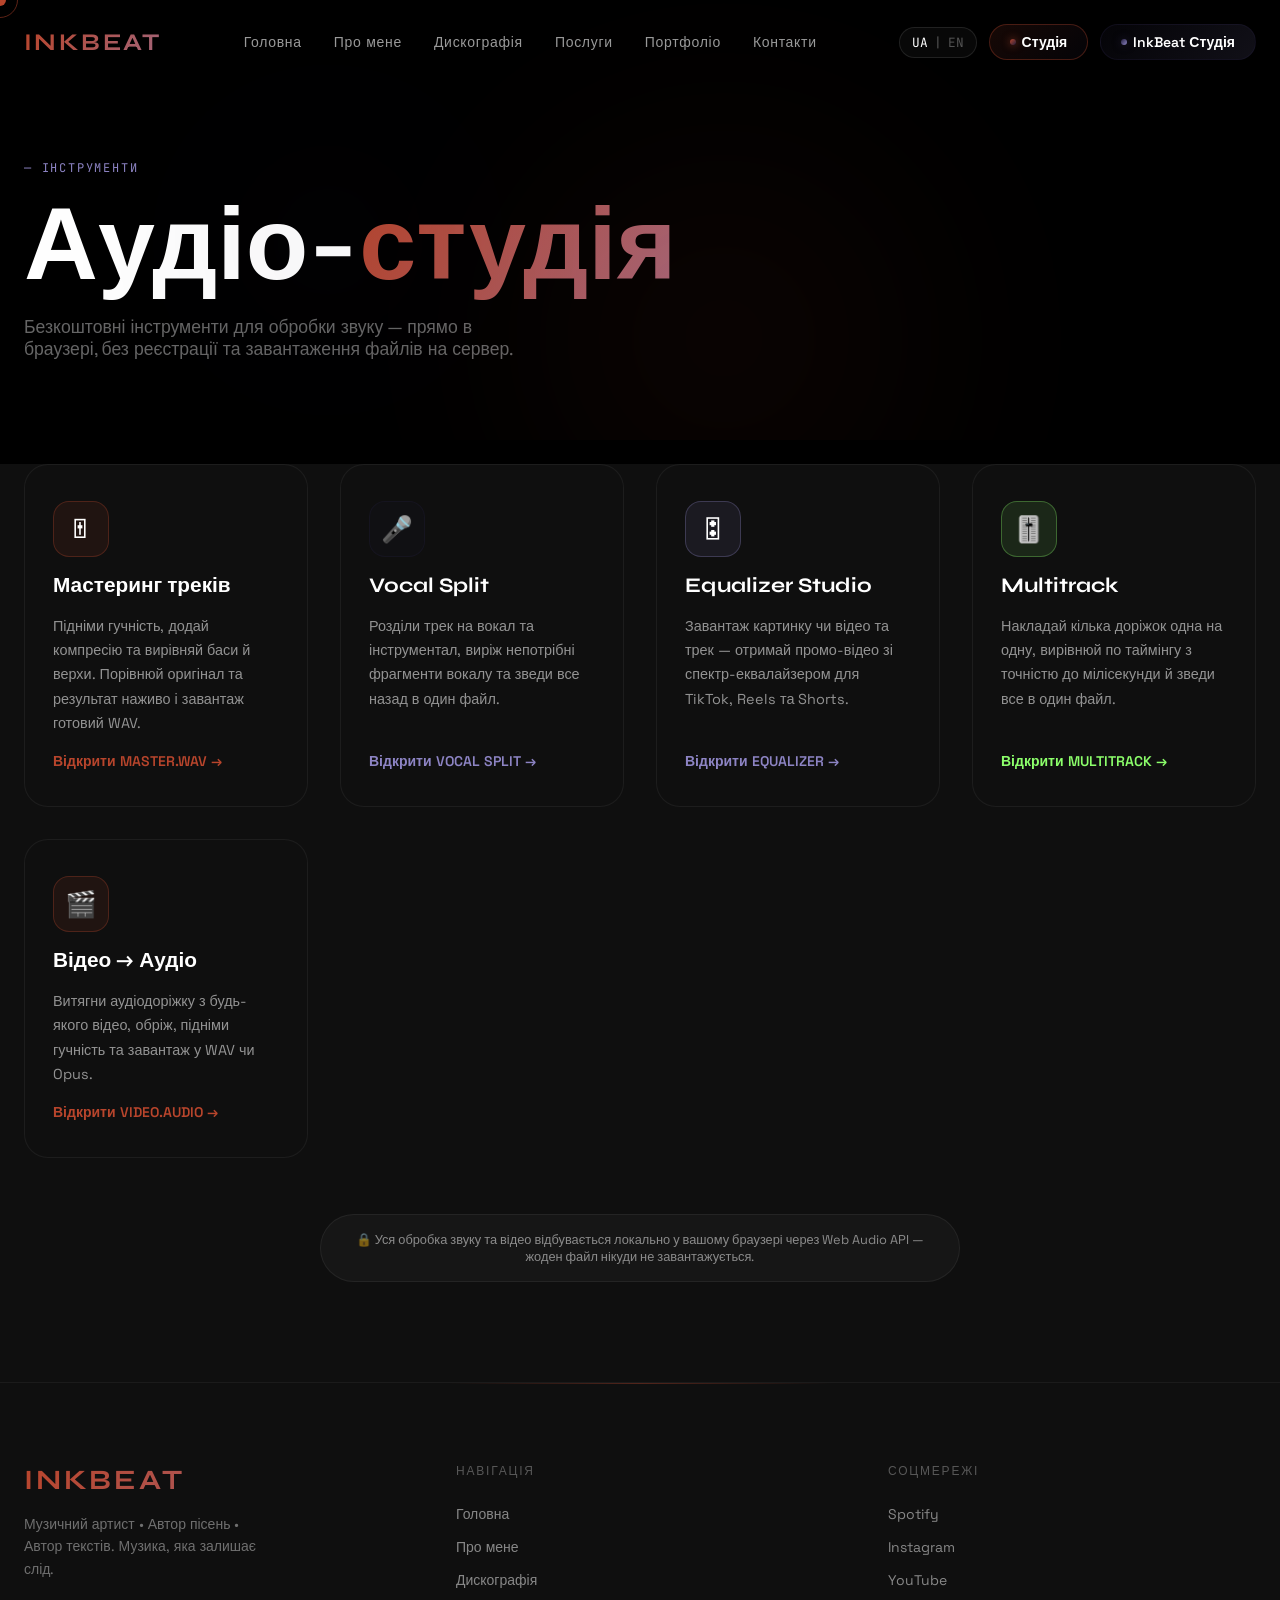
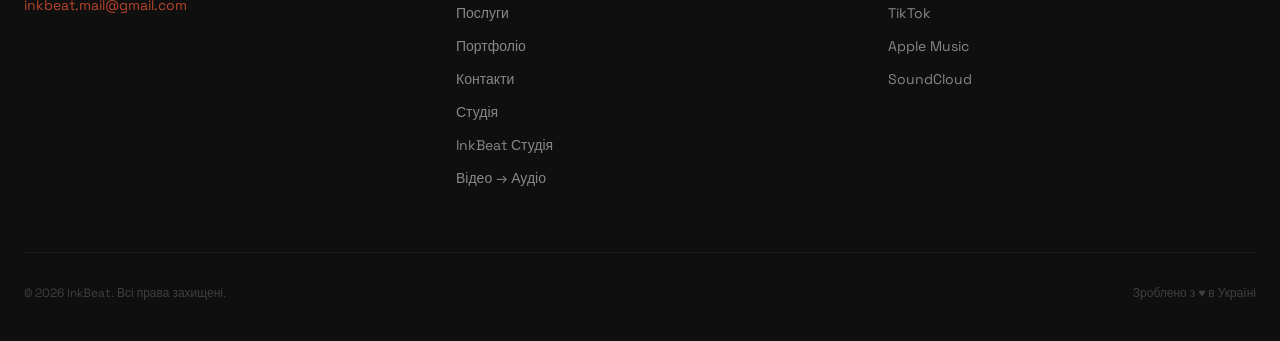
==== commit c7009d63: "Add files via upload" ====
--- a/pages/master/index.html
+++ b/pages/master/index.html
@@ -24,7 +24,7 @@
       gap: 16px;
       transition: transform .3s, border-color .3s, box-shadow .3s;
     }
-    .tool-card:hover { transform: translateY(-6px); border-color: rgba(0,191,255,.3); box-shadow: 0 20px 60px rgba(0,0,0,.5); }
+    .tool-card:hover { transform: translateY(-6px); border-color: rgba(184,69,44,.3); box-shadow: 0 20px 60px rgba(0,0,0,.5); }
     .tool-icon { width: 56px; height: 56px; border-radius: 16px; display: flex; align-items: center; justify-content: center; font-size: 1.6rem; }
     .tool-title { font-family: 'Syne', sans-serif; font-size: 1.3rem; font-weight: 700; color: #fff; }
     .tool-desc { color: rgba(255,255,255,.55); font-size: .9rem; line-height: 1.7; flex-grow: 1; }
@@ -43,8 +43,12 @@
 <div class="cursor-dot"></div>
 <div class="cursor-ring"></div>
 
-<div id="loading-screen">
-  <div class="loading-letters">
+<div id="loading-screen" data-stage="0">
+  <div class="loading-glow"></div>
+  <div class="loading-eq">
+    <span></span><span></span><span></span><span></span><span></span><span></span><span></span><span></span><span></span>
+  </div>
+  <div class="loading-wordmark">
     <span class="loading-letter gradient-text" style="animation-delay:.3s">I</span>
     <span class="loading-letter gradient-text" style="animation-delay:.35s">N</span>
     <span class="loading-letter gradient-text" style="animation-delay:.4s">K</span>
@@ -53,8 +57,10 @@
     <span class="loading-letter gradient-text" style="animation-delay:.55s">A</span>
     <span class="loading-letter gradient-text" style="animation-delay:.6s">T</span>
   </div>
-  <div class="loading-bar-wrap"><div class="loading-bar" style="width:0%"></div></div>
-  <div class="loading-pct">0%</div>
+  <div class="loading-meta">
+    <div class="loading-bar-wrap"><div class="loading-bar" style="width:0%"></div></div>
+    <div class="loading-pct">0%</div>
+  </div>
 </div>
 
 <nav id="navbar">
@@ -74,7 +80,7 @@
         <span class="lang-sep">|</span>
         <span class="lang-en lang-toggle" data-lang="en">EN</span>
       </div>
-      <a href="index.html" class="nav-order nav-master active"><span class="nav-master-dot"></span><span data-i18n="nav.master">Мастеринг</span></a>
+      <a href="index.html" class="nav-order nav-master active"><span class="nav-master-dot"></span><span data-i18n="nav.master">Мастеринг</span></a><a href="../studio/index.html" class="nav-order nav-studio"><span class="nav-master-dot"></span><span data-i18n="nav.studio">Studio</span></a>
     </div>
     <button class="burger"><svg width="24" height="24" fill="none" stroke="currentColor" stroke-width="2" viewBox="0 0 24 24"><line x1="3" y1="6" x2="21" y2="6"/><line x1="3" y1="12" x2="21" y2="12"/><line x1="3" y1="18" x2="21" y2="18"/></svg></button>
   </div>
@@ -89,6 +95,7 @@
   <a href="../portfolio.html" data-i18n="nav.portfolio">Портфоліо</a>
   <a href="../contact.html" data-i18n="nav.contact">Контакти</a>
   <a href="index.html" data-i18n="nav.master">Мастеринг</a>
+  <a href="../studio/index.html" data-i18n="nav.studio">Studio</a>
   <div class="mobile-lang-switch">
     <span class="lang-ua lang-toggle active" data-lang="uk">UA</span>
     <span class="lang-sep">|</span>
@@ -97,11 +104,11 @@
 </div>
 
 <section class="page-header">
-  <div class="page-header-orb" style="top:20%;right:20%;width:600px;height:500px;background:radial-gradient(circle,#00BFFF,transparent 70%)"></div>
-  <div class="page-header-orb" style="bottom:0;left:10%;width:400px;height:400px;background:radial-gradient(circle,#BF5FFF,transparent 70%)"></div>
+  <div class="page-header-orb" style="top:20%;right:20%;width:600px;height:500px;background:radial-gradient(circle,#B8452C,transparent 70%)"></div>
+  <div class="page-header-orb" style="bottom:0;left:10%;width:400px;height:400px;background:radial-gradient(circle,#241F3D,transparent 70%)"></div>
   <div class="container">
     <div class="reveal">
-      <div class="page-label" style="color:var(--cyan)" data-i18n-local="pageLabel">— Інструменти</div>
+      <div class="page-label" style="color:var(--violet)" data-i18n-local="pageLabel">— Інструменти</div>
       <h1 class="page-title" data-i18n-local-html="pageTitleHtml">Аудіо-<span class="gradient-text">студія</span></h1>
       <p class="page-sub" data-i18n-local="pageSub">Безкоштовні інструменти для обробки звуку — прямо в браузері, без реєстрації та завантаження файлів на сервер.</p>
     </div>
@@ -113,24 +120,24 @@
     <div class="tool-grid">
 
       <a href="mastering.html" class="tool-card reveal">
-        <div class="tool-icon" style="background:rgba(0,191,255,.1);border:1px solid rgba(0,191,255,.3)">🎚</div>
+        <div class="tool-icon" style="background:rgba(184,69,44,.1);border:1px solid rgba(184,69,44,.3)">🎚</div>
         <div class="tool-title" data-i18n-local="masteringTitle">Мастеринг треків</div>
         <p class="tool-desc" data-i18n-local="masteringDesc">Підніми гучність, додай компресію та вирівняй баси й верхи. Порівнюй оригінал та результат наживо і завантаж готовий WAV.</p>
-        <span class="tool-cta" style="color:var(--blue)" data-i18n-local="masteringCta">Відкрити MASTER.WAV →</span>
+        <span class="tool-cta" style="color:var(--brick)" data-i18n-local="masteringCta">Відкрити MASTER.WAV →</span>
       </a>
 
       <a href="vocal-split.html" class="tool-card reveal" style="transition-delay:.1s">
-        <div class="tool-icon" style="background:rgba(191,95,255,.1);border:1px solid rgba(191,95,255,.3)">🎤</div>
+        <div class="tool-icon" style="background:rgba(36,31,61,.1);border:1px solid rgba(36,31,61,.3)">🎤</div>
         <div class="tool-title">Vocal Split</div>
         <p class="tool-desc" data-i18n-local="vocalDesc">Розділи трек на вокал та інструментал, виріж непотрібні фрагменти вокалу та зведи все назад в один файл.</p>
-        <span class="tool-cta" style="color:var(--purple)" data-i18n-local="vocalCta">Відкрити VOCAL SPLIT →</span>
+        <span class="tool-cta" style="color:var(--violet)" data-i18n-local="vocalCta">Відкрити VOCAL SPLIT →</span>
       </a>
 
       <a href="equalizer-studio.html" class="tool-card reveal" style="transition-delay:.2s">
-        <div class="tool-icon" style="background:rgba(0,255,229,.1);border:1px solid rgba(0,255,229,.3)">🎛</div>
+        <div class="tool-icon" style="background:rgba(141,132,196,.1);border:1px solid rgba(141,132,196,.3)">🎛</div>
         <div class="tool-title">Equalizer Studio</div>
         <p class="tool-desc" data-i18n-local="eqDesc">Завантаж картинку чи відео та трек — отримай промо-відео зі спектр-еквалайзером для TikTok, Reels та Shorts.</p>
-        <span class="tool-cta" style="color:var(--cyan)" data-i18n-local="eqCta">Відкрити EQUALIZER →</span>
+        <span class="tool-cta" style="color:var(--violet)" data-i18n-local="eqCta">Відкрити EQUALIZER →</span>
       </a>
 
       <a href="multitrack.html" class="tool-card reveal" style="transition-delay:.3s">
@@ -138,6 +145,13 @@
         <div class="tool-title">Multitrack</div>
         <p class="tool-desc" data-i18n-local="mtDesc">Накладай кілька доріжок одна на одну, вирівнюй по таймінгу з точністю до мілісекунди й зведи все в один файл.</p>
         <span class="tool-cta" style="color:#8CFF6B" data-i18n-local="mtCta">Відкрити MULTITRACK →</span>
+      </a>
+
+      <a href="video-to-audio.html" class="tool-card reveal" style="transition-delay:.4s">
+        <div class="tool-icon" style="background:rgba(184,69,44,.1);border:1px solid rgba(184,69,44,.3)">🎬</div>
+        <div class="tool-title" data-i18n-local="vtaTitle">Відео → Аудіо</div>
+        <p class="tool-desc" data-i18n-local="vtaDesc">Витягни аудіодоріжку з будь-якого відео, обріж, підніми гучність та завантаж у WAV чи Opus.</p>
+        <span class="tool-cta" style="color:var(--brick)" data-i18n-local="vtaCta">Відкрити VIDEO.AUDIO →</span>
       </a>
 
     </div>
@@ -165,7 +179,7 @@
           <li><a href="../services.html" data-i18n="nav.services">Послуги</a></li>
           <li><a href="../portfolio.html" data-i18n="nav.portfolio">Портфоліо</a></li>
           <li><a href="../contact.html" data-i18n="nav.contact">Контакти</a></li>
-          <li><a href="index.html" data-i18n="nav.master">Мастеринг</a></li>
+          <li><a href="index.html" data-i18n="nav.master">Мастеринг</a></li><li><a href="../studio/index.html" data-i18n="nav.studio">Studio</a></li><li><a href="video-to-audio.html" data-i18n="nav.videoAudio">Video → Audio</a></li>
         </ul>
       </div>
       <div>
@@ -204,6 +218,9 @@
     eqCta: 'Відкрити EQUALIZER →',
     mtDesc: 'Накладай кілька доріжок одна на одну, вирівнюй по таймінгу з точністю до мілісекунди й зведи все в один файл.',
     mtCta: 'Відкрити MULTITRACK →',
+    vtaTitle: 'Відео → Аудіо',
+    vtaDesc: 'Витягни аудіодоріжку з будь-якого відео, обріж, підніми гучність та завантаж у WAV чи Opus.',
+    vtaCta: 'Відкрити VIDEO.AUDIO →',
     privacyStrip: '🔒 Уся обробка звуку та відео відбувається локально у вашому браузері через Web Audio API — жоден файл нікуди не завантажується.'
   },
   en: {
@@ -219,6 +236,9 @@
     eqCta: 'Open EQUALIZER →',
     mtDesc: 'Layer multiple tracks on top of each other, align them to the millisecond, and mix it all into one file.',
     mtCta: 'Open MULTITRACK →',
+    vtaTitle: 'Video → Audio',
+    vtaDesc: 'Extract the audio track from any video, trim it, boost the volume, and download it as WAV or Opus.',
+    vtaCta: 'Open VIDEO.AUDIO →',
     privacyStrip: '🔒 All audio and video processing happens locally in your browser via the Web Audio API — no file is ever uploaded anywhere.'
   }
 };
--- a/css/style.css
+++ b/css/style.css
@@ -1,7 +1,9 @@
 :root {
-  --blue: #00BFFF;
-  --purple: #BF5FFF;
-  --cyan: #00FFE5;
+  --brick: #B8452C;    
+  --indigo: #241F3D;   
+  --violet: #8D84C4;   
+  --crimson: #6E1423;  
+  --paper: #EFEAE2;    
   --black: #000000;
   --s100: #0F0F0F;
   --s200: #161616;
@@ -22,13 +24,13 @@
 
 ::-webkit-scrollbar { width: 4px; }
 ::-webkit-scrollbar-track { background: #0f0f0f; }
-::-webkit-scrollbar-thumb { background: linear-gradient(to bottom, var(--blue), var(--purple)); border-radius: 2px; }
-::selection { background: rgba(0,191,255,.3); color: #fff; }
+::-webkit-scrollbar-thumb { background: linear-gradient(to bottom, var(--brick), var(--indigo)); border-radius: 2px; }
+::selection { background: rgba(184,69,44,.3); color: #fff; }
 
 .cursor-dot {
   position: fixed; top: 0; left: 0;
   width: 12px; height: 12px;
-  background: var(--blue);
+  background: var(--brick);
   border-radius: 50%;
   pointer-events: none;
   z-index: 99999;
@@ -39,7 +41,7 @@
 .cursor-ring {
   position: fixed; top: 0; left: 0;
   width: 36px; height: 36px;
-  border: 1px solid rgba(0,191,255,.5);
+  border: 1px solid rgba(184,69,44,.5);
   border-radius: 50%;
   pointer-events: none;
   z-index: 99998;
@@ -55,7 +57,7 @@
 }
 
 .gradient-text {
-  background: linear-gradient(135deg, var(--blue), var(--purple), var(--cyan));
+  background: linear-gradient(120deg, var(--brick), var(--violet));
   background-size: 200% 200%;
   -webkit-background-clip: text;
   -webkit-text-fill-color: transparent;
@@ -117,7 +119,7 @@
   content: '';
   position: absolute; bottom: -4px; left: 0;
   width: 0; height: 1px;
-  background: var(--blue);
+  background: var(--brick);
   transition: width .3s;
 }
 .nav-links a:hover { color: #fff; }
@@ -136,7 +138,35 @@
   font-weight: 600;
   transition: all .3s;
 }
-.nav-order:hover { border-color: var(--blue); color: var(--blue); }
+.nav-order:hover { border-color: var(--brick); color: var(--brick); }
+
+.nav-order.nav-master {
+  display: inline-flex; align-items: center; gap: 6px;
+  border: 1px solid rgba(184,69,44,.35);
+  background: linear-gradient(135deg, rgba(184,69,44,.12), rgba(36,31,61,.12));
+}
+.nav-order.nav-master:hover { border-color: var(--violet); color: #fff; box-shadow: 0 0 20px rgba(184,69,44,.25); }
+.nav-order.nav-master .nav-master-dot {
+  width: 6px; height: 6px; border-radius: 50%;
+  background: linear-gradient(135deg, var(--brick), var(--indigo));
+  box-shadow: 0 0 8px rgba(184,69,44,.8);
+  flex-shrink: 0;
+}
+.mobile-menu a.nav-master { color: var(--violet); }
+
+.nav-order.nav-studio {
+  display: inline-flex; align-items: center; gap: 6px;
+  border: 1px solid rgba(36,31,61,.35);
+  background: linear-gradient(135deg, rgba(36,31,61,.12), rgba(141,132,196,.12));
+}
+.nav-order.nav-studio:hover { border-color: var(--indigo); color: #fff; box-shadow: 0 0 20px rgba(36,31,61,.25); }
+.nav-order.nav-studio .nav-master-dot {
+  width: 6px; height: 6px; border-radius: 50%;
+  background: linear-gradient(135deg, var(--indigo), var(--violet));
+  box-shadow: 0 0 8px rgba(36,31,61,.8);
+  flex-shrink: 0;
+}
+.mobile-menu a.nav-studio { color:var(--violet); }
 
 .lang-btn {
   display: flex; align-items: center; gap: 4px;
@@ -149,7 +179,7 @@
   font-size: .8rem;
   transition: all .3s;
 }
-.lang-btn:hover { border-color: rgba(0,191,255,.5); }
+.lang-btn:hover { border-color: rgba(184,69,44,.5); }
 .lang-btn span { color: rgba(255,255,255,.3); transition: color .3s; }
 .lang-btn span.active { color: #fff; }
 .lang-sep { color: rgba(255,255,255,.2); margin: 0 2px; }
@@ -219,7 +249,7 @@
   top: 25%; left: 25%;
   width: 600px; height: 600px;
   border-radius: 50%;
-  background: radial-gradient(circle, #00BFFF, transparent 70%);
+  background: radial-gradient(circle, #B8452C, transparent 70%);
   opacity: .1;
   filter: blur(120px);
   pointer-events: none;
@@ -229,7 +259,7 @@
   bottom: 25%; right: 25%;
   width: 500px; height: 500px;
   border-radius: 50%;
-  background: radial-gradient(circle, #BF5FFF, transparent 70%);
+  background: radial-gradient(circle, #241F3D, transparent 70%);
   opacity: .1;
   filter: blur(120px);
   pointer-events: none;
@@ -259,7 +289,7 @@
 .badge-dot {
   width: 8px; height: 8px;
   border-radius: 50%;
-  background: var(--blue);
+  background: var(--brick);
   animation: pulse 2s infinite;
 }
 @keyframes pulse {
@@ -290,15 +320,15 @@
   display: inline-flex; align-items: center; gap: 8px;
   padding: 16px 40px;
   border-radius: 999px;
-  background: linear-gradient(135deg, var(--blue), var(--purple));
-  color: #000;
+  background: linear-gradient(135deg, var(--brick), var(--indigo));
+  color: var(--paper);
   font-weight: 700;
   font-size: 1rem;
   text-decoration: none;
   transition: box-shadow .3s;
   border: none; cursor: pointer;
 }
-.btn-primary:hover { box-shadow: 0 0 30px rgba(0,191,255,.5); }
+.btn-primary:hover { box-shadow: 0 0 30px rgba(184,69,44,.5); }
 .btn-outline {
   display: inline-flex; align-items: center; gap: 8px;
   padding: 16px 40px;
@@ -311,7 +341,7 @@
   transition: all .3s;
   background: none; cursor: pointer;
 }
-.btn-outline:hover { border-color: var(--blue); color: var(--blue); box-shadow: 0 0 20px rgba(0,191,255,.2); }
+.btn-outline:hover { border-color: var(--brick); color: var(--brick); box-shadow: 0 0 20px rgba(184,69,44,.2); }
 .btn-ghost {
   display: inline-flex; align-items: center; gap: 8px;
   padding: 16px 32px;
@@ -378,7 +408,7 @@
   background: rgba(255,255,255,.03);
   transition: all .5s;
 }
-.release-card:hover { border-color: rgba(0,191,255,.3); transform: translateY(-6px); box-shadow: 0 0 40px rgba(0,191,255,.08); }
+.release-card:hover { border-color: rgba(184,69,44,.3); transform: translateY(-6px); box-shadow: 0 0 40px rgba(184,69,44,.08); }
 .release-img { position: relative; aspect-ratio: 1; overflow: hidden; }
 .release-img img { width: 100%; height: 100%; object-fit: cover; transition: transform .7s; }
 .release-card:hover .release-img img { transform: scale(1.05); }
@@ -418,21 +448,21 @@
   display: inline-flex; align-items: center; justify-content: center; gap: 8px;
   padding: 10px 18px;
   border-radius: 999px;
-  background: linear-gradient(135deg, var(--blue), var(--purple));
-  color: #000;
+  background: linear-gradient(135deg, var(--brick), var(--indigo));
+  color: var(--paper);
   font-weight: 700;
   font-size: .8rem;
   border: none; cursor: pointer;
   transition: box-shadow .3s, transform .2s;
   width: 100%;
 }
-.release-play-btn:hover { box-shadow: 0 0 24px rgba(0,191,255,.4); }
+.release-play-btn:hover { box-shadow: 0 0 24px rgba(184,69,44,.4); }
 .release-play-btn:active { transform: scale(.97); }
 .release-play-btn .play-icon { display: flex; }
 .release-play-btn .spinner {
   width: 14px; height: 14px;
-  border: 2px solid rgba(0,0,0,.25);
-  border-top-color: #000;
+  border: 2px solid rgba(239,234,226,.3);
+  border-top-color: var(--paper);
   border-radius: 50%;
   animation: spin .7s linear infinite;
   display: none;
@@ -454,7 +484,7 @@
   width: 100%;
   box-sizing: border-box;
 }
-.release-listen-link:hover { border-color: var(--blue); color: var(--blue); box-shadow: 0 0 16px rgba(0,191,255,.15); }
+.release-listen-link:hover { border-color: var(--brick); color: var(--brick); box-shadow: 0 0 16px rgba(184,69,44,.15); }
 .release-listen-link svg { flex-shrink: 0; }
 
 .services-grid-small { display: grid; grid-template-columns: repeat(5, 1fr); gap: 16px; margin-bottom: 48px; }
@@ -516,7 +546,7 @@
   transition: all .3s;
   font-size: 1rem;
 }
-.slider-btn:hover { color: #fff; border-color: var(--blue); }
+.slider-btn:hover { color: #fff; border-color: var(--brick); }
 .slider-dots { display: flex; gap: 8px; }
 .dot {
   height: 4px; border-radius: 999px;
@@ -525,7 +555,7 @@
   transition: all .3s;
   width: 8px;
 }
-.dot.active { width: 32px; background: var(--blue); }
+.dot.active { width: 32px; background: var(--brick); }
 
 .faq-card {
   background: rgba(255,255,255,.03);
@@ -553,7 +583,7 @@
   font-size: .9rem;
   transition: all .3s;
 }
-.faq-btn:hover .faq-icon { border-color: var(--blue); color: var(--blue); }
+.faq-btn:hover .faq-icon { border-color: var(--brick); color: var(--brick); }
 .faq-answer { overflow: hidden; max-height: 0; transition: max-height .35s ease, opacity .3s; opacity: 0; }
 .faq-answer.open { max-height: 300px; opacity: 1; }
 .faq-answer p { padding-bottom: 24px; color: rgba(255,255,255,.5); line-height: 1.7; font-size: .95rem; }
@@ -564,7 +594,7 @@
   transform: translate(-50%,-50%);
   width: 800px; height: 400px;
   border-radius: 50%;
-  background: radial-gradient(ellipse, #00BFFF 0%, #BF5FFF 50%, transparent 70%);
+  background: radial-gradient(ellipse, #B8452C 0%, #241F3D 50%, transparent 70%);
   opacity: .1;
   filter: blur(100px);
   pointer-events: none;
@@ -591,19 +621,19 @@
   content: '';
   position: absolute; top: 0; left: 50%; transform: translateX(-50%);
   width: 384px; height: 1px;
-  background: linear-gradient(to right, transparent, var(--blue), transparent);
+  background: linear-gradient(to right, transparent, var(--brick), transparent);
   opacity: .4;
 }
 .footer-grid { display: grid; grid-template-columns: repeat(3, 1fr); gap: 64px; margin-bottom: 64px; }
 .footer-brand-name { font-family: 'Syne', sans-serif; font-size: 1.75rem; font-weight: 700; letter-spacing: .1em; }
 .footer-desc { margin-top: 16px; color: rgba(255,255,255,.4); font-size: .875rem; line-height: 1.6; max-width: 240px; }
-.footer-email { display: inline-block; margin-top: 16px; font-size: .875rem; color: var(--blue); text-decoration: none; transition: color .3s; }
-.footer-email:hover { color: var(--cyan); }
+.footer-email { display: inline-block; margin-top: 16px; font-size: .875rem; color: var(--brick); text-decoration: none; transition: color .3s; }
+.footer-email:hover { color: var(--violet); }
 .footer-col-title { font-size: .75rem; letter-spacing: .15em; text-transform: uppercase; color: rgba(255,255,255,.3); margin-bottom: 24px; }
 .footer-links { list-style: none; display: flex; flex-direction: column; gap: 12px; }
 .footer-links a { color: rgba(255,255,255,.5); text-decoration: none; font-size: .875rem; transition: color .3s; }
 .footer-links a:hover { color: #fff; }
-.footer-social-links a:hover { color: var(--blue) !important; }
+.footer-social-links a:hover { color: var(--brick) !important; }
 .footer-bottom { display: flex; align-items: center; justify-content: space-between; padding-top: 32px; border-top: 1px solid rgba(255,255,255,.05); }
 .footer-copy { color: rgba(255,255,255,.2); font-size: .75rem; }
 
@@ -641,7 +671,7 @@
 }
 .about-photo-inner {
   position: absolute; inset: 0;
-  background: linear-gradient(135deg,rgba(0,191,255,.08),rgba(191,95,255,.08));
+  background: linear-gradient(135deg,rgba(184,69,44,.08),rgba(36,31,61,.08));
   display: flex; align-items: center; justify-content: center;
   flex-direction: column; gap: 12px;
 }
@@ -649,7 +679,7 @@
 .about-name-sub { color: rgba(255,255,255,.3); letter-spacing: .2em; font-size: .875rem; }
 .about-border {
   position: absolute; inset: 0;
-  border: 1px solid rgba(0,191,255,.2);
+  border: 1px solid rgba(184,69,44,.2);
   border-radius: 24px;
   transform: translate(16px,16px);
   z-index: -1;
@@ -672,7 +702,7 @@
   content: '';
   position: absolute; left: 24px;
   top: 0; bottom: 0; width: 1px;
-  background: linear-gradient(to bottom, var(--blue), var(--purple), transparent);
+  background: linear-gradient(to bottom, var(--brick), var(--indigo), transparent);
   opacity: .3;
 }
 @media (min-width: 768px) { .timeline::before { left: 50%; } }
@@ -682,9 +712,9 @@
   position: absolute; left: 24px; top: 0;
   width: 12px; height: 12px;
   border-radius: 50%;
-  background: var(--blue);
+  background: var(--brick);
   border: 2px solid #000;
-  box-shadow: 0 0 10px var(--blue);
+  box-shadow: 0 0 10px var(--brick);
   transform: translateX(-50%);
 }
 @media (min-width: 768px) { .timeline-dot { left: 50%; } }
@@ -699,7 +729,7 @@
   .timeline-content { margin-left: 0; width: calc(50% - 40px); }
   .timeline-item:nth-child(even) .timeline-content { margin-left: auto; }
 }
-.timeline-year { font-family: 'JetBrains Mono',monospace; font-size: .75rem; color: var(--blue); margin-bottom: 8px; }
+.timeline-year { font-family: 'JetBrains Mono',monospace; font-size: .75rem; color: var(--brick); margin-bottom: 8px; }
 .timeline-title { font-family: 'Syne',sans-serif; font-weight: 700; color: #fff; margin-bottom: 8px; }
 .timeline-desc { font-size: .875rem; color: rgba(255,255,255,.5); line-height: 1.6; }
 
@@ -723,7 +753,7 @@
   transition: all .3s;
 }
 .filter-btn:hover { color: #fff; border-color: rgba(255,255,255,.3); }
-.filter-btn.active { background: linear-gradient(135deg,var(--blue),var(--purple)); color: #000; border-color: transparent; }
+.filter-btn.active { background: linear-gradient(135deg,var(--brick),var(--indigo)); color: var(--paper); border-color: transparent; }
 .search-wrap { position: relative; }
 .search-wrap svg { position: absolute; left: 16px; top: 50%; transform: translateY(-50%); color: rgba(255,255,255,.3); }
 .search-input {
@@ -738,7 +768,7 @@
   outline: none;
 }
 .search-input::placeholder { color: rgba(255,255,255,.3); }
-.search-input:focus { border-color: rgba(0,191,255,.5); }
+.search-input:focus { border-color: rgba(184,69,44,.5); }
 .disco-grid { display: grid; grid-template-columns: repeat(4, 1fr); gap: 24px; }
 .disco-empty { text-align: center; padding: 80px 0; color: rgba(255,255,255,.3); font-size: 1.2rem; }
 
@@ -786,7 +816,7 @@
   display: flex; align-items: center; gap: 12px;
   font-size: 1.25rem; color: #fff; text-decoration: none; transition: color .3s;
 }
-.contact-email-link:hover { color: var(--blue); }
+.contact-email-link:hover { color: var(--brick); }
 .status-card {
   background: rgba(255,255,255,.03);
   border: 1px solid rgba(255,255,255,.06);
@@ -835,7 +865,7 @@
   outline: none;
 }
 .form-input::placeholder, .form-textarea::placeholder { color: rgba(255,255,255,.3); }
-.form-input:focus, .form-textarea:focus { border-color: rgba(0,191,255,.5); }
+.form-input:focus, .form-textarea:focus { border-color: rgba(184,69,44,.5); }
 .form-input.error, .form-textarea.error { border-color: rgba(239,68,68,.5); }
 .form-textarea { resize: none; }
 .form-error { color: #f87171; font-size: .75rem; margin-top: 4px; }
@@ -843,9 +873,9 @@
   width: 100%;
   padding: 16px;
   border-radius: 12px;
-  background: linear-gradient(135deg,var(--blue),var(--purple));
+  background: linear-gradient(135deg,var(--brick),var(--indigo));
   border: none;
-  color: #000;
+  color: var(--paper);
   font-weight: 700;
   font-size: 1rem;
   cursor: pointer;
@@ -870,23 +900,118 @@
   z-index: 999999;
   display: flex; flex-direction: column;
   align-items: center; justify-content: center;
-  gap: 32px;
-  transition: opacity .6s, transform .6s;
-}
-#loading-screen.hidden { opacity: 0; transform: scale(1.05); pointer-events: none; }
-.loading-letters { display: flex; gap: 4px; }
-.loading-letter {
+  gap: 36px;
+  overflow: hidden;
+  transition: opacity .7s cubic-bezier(.65,0,.35,1), transform .7s cubic-bezier(.65,0,.35,1), visibility .7s;
+}
+#loading-screen.hidden { opacity: 0; transform: scale(1.08); pointer-events: none; visibility: hidden; }
+
+.loading-glow {
+  position: absolute; inset: 0;
+  background:
+    radial-gradient(circle at 50% 45%, rgba(184,69,44,.14), transparent 55%),
+    radial-gradient(circle at 30% 70%, rgba(36,31,61,.10), transparent 50%),
+    radial-gradient(circle at 70% 30%, rgba(141,132,196,.08), transparent 50%);
+  animation: loaderGlowPulse 3.2s ease-in-out infinite;
+  pointer-events: none;
+}
+@keyframes loaderGlowPulse {
+  0%, 100% { opacity: .7; transform: scale(1); }
+  50% { opacity: 1; transform: scale(1.08); }
+}
+
+.loading-eq {
+  position: relative;
+  display: flex;
+  align-items: flex-end;
+  justify-content: center;
+  gap: 7px;
+  height: 84px;
+  z-index: 1;
+}
+.loading-eq span {
+  width: 6px;
+  border-radius: 999px;
+  background: linear-gradient(180deg, var(--violet), var(--brick) 45%, var(--indigo));
+  box-shadow: 0 0 14px rgba(184,69,44,.55), 0 0 28px rgba(36,31,61,.25);
+  transform-origin: bottom center;
+  height: 14px;
+  animation: eqDance 1.1s ease-in-out infinite;
+  will-change: height, transform;
+}
+.loading-eq span:nth-child(1) { animation-delay: -1.0s; }
+.loading-eq span:nth-child(2) { animation-delay: -.75s; }
+.loading-eq span:nth-child(3) { animation-delay: -.5s; }
+.loading-eq span:nth-child(4) { animation-delay: -.25s; }
+.loading-eq span:nth-child(5) { animation-delay: -1.15s; }
+.loading-eq span:nth-child(6) { animation-delay: -.6s; }
+.loading-eq span:nth-child(7) { animation-delay: -.4s; }
+.loading-eq span:nth-child(8) { animation-delay: -.9s; }
+.loading-eq span:nth-child(9) { animation-delay: -.15s; }
+
+@keyframes eqDance {
+  0%   { height: 14px; }
+  20%  { height: 68px; }
+  40%  { height: 28px; }
+  60%  { height: 84px; }
+  80%  { height: 20px; }
+  100% { height: 14px; }
+}
+
+#loading-screen[data-stage="0"] .loading-eq { opacity: .35; filter: saturate(.6); }
+#loading-screen[data-stage="1"] .loading-eq { opacity: .6; filter: saturate(.8); }
+#loading-screen[data-stage="2"] .loading-eq { opacity: .85; filter: saturate(1); }
+#loading-screen[data-stage="3"] .loading-eq {
+  opacity: 1; filter: saturate(1.2);
+  animation: eqBurst .5s ease-out;
+}
+@keyframes eqBurst { 0% { transform: scaleY(1); } 40% { transform: scaleY(1.15); } 100% { transform: scaleY(1); } }
+
+.loading-wordmark {
   font-family: 'Syne',sans-serif;
-  font-size: 3.5rem;
+  font-size: 1.7rem;
   font-weight: 700;
+  letter-spacing: .04em;
+  z-index: 1;
+}
+.loading-wordmark .loading-letter {
+  display: inline-block;
   opacity: 0;
-  transform: translateY(60px);
-  animation: letterUp .7s cubic-bezier(0.76,0,0.24,1) both;
+  transform: translateY(24px);
+  animation: letterUp .6s cubic-bezier(0.76,0,0.24,1) both;
 }
 @keyframes letterUp { to { opacity:1; transform:translateY(0); } }
-.loading-bar-wrap { width: 256px; height: 1px; background: rgba(255,255,255,.1); border-radius: 999px; overflow: hidden; }
-.loading-bar { height: 100%; background: linear-gradient(90deg,var(--blue),var(--purple)); border-radius: 999px; transition: width .1s linear; }
-.loading-pct { font-family: 'JetBrains Mono',monospace; font-size: .75rem; letter-spacing: .15em; text-transform: uppercase; color: rgba(255,255,255,.3); }
+
+.loading-meta {
+  display: flex; align-items: center; gap: 14px;
+  z-index: 1;
+}
+.loading-bar-wrap {
+  width: 220px; height: 3px;
+  background: rgba(255,255,255,.08);
+  border-radius: 999px; overflow: hidden;
+  position: relative;
+}
+.loading-bar {
+  height: 100%;
+  width: 0%;
+  background: linear-gradient(90deg,var(--violet),var(--brick),var(--indigo));
+  background-size: 200% 100%;
+  border-radius: 999px;
+  transition: width .15s ease-out;
+  animation: loaderBarSheen 1.6s linear infinite;
+  box-shadow: 0 0 10px rgba(184,69,44,.6);
+}
+@keyframes loaderBarSheen { 0% { background-position: 0% 0; } 100% { background-position: 200% 0; } }
+.loading-pct {
+  font-family: 'JetBrains Mono',monospace;
+  font-size: .75rem;
+  letter-spacing: .1em;
+  text-transform: uppercase;
+  color: rgba(255,255,255,.45);
+  min-width: 3.2ch;
+  text-align: right;
+}
 
 .reveal { opacity: 0; transform: translateY(40px); transition: opacity .8s ease, transform .8s ease; }
 .reveal.visible { opacity: 1; transform: none; }
@@ -906,9 +1031,9 @@
   position: absolute; inset: 0;
   background: linear-gradient(100deg,
     transparent 30%,
-    rgba(0,191,255,.12) 45%,
-    rgba(191,95,255,.16) 50%,
-    rgba(0,255,229,.12) 55%,
+    rgba(184,69,44,.12) 45%,
+    rgba(36,31,61,.16) 50%,
+    rgba(141,132,196,.12) 55%,
     transparent 70%);
   background-size: 200% 100%;
   animation: shimmer 1.6s ease-in-out infinite;
@@ -926,7 +1051,7 @@
 .skeleton-eq span {
   width: 4px; height: 16px;
   border-radius: 2px;
-  background: linear-gradient(180deg, var(--blue), var(--purple));
+  background: linear-gradient(180deg, var(--brick), var(--indigo));
   animation: eqBounce 1s ease-in-out infinite;
   opacity: .8;
 }
